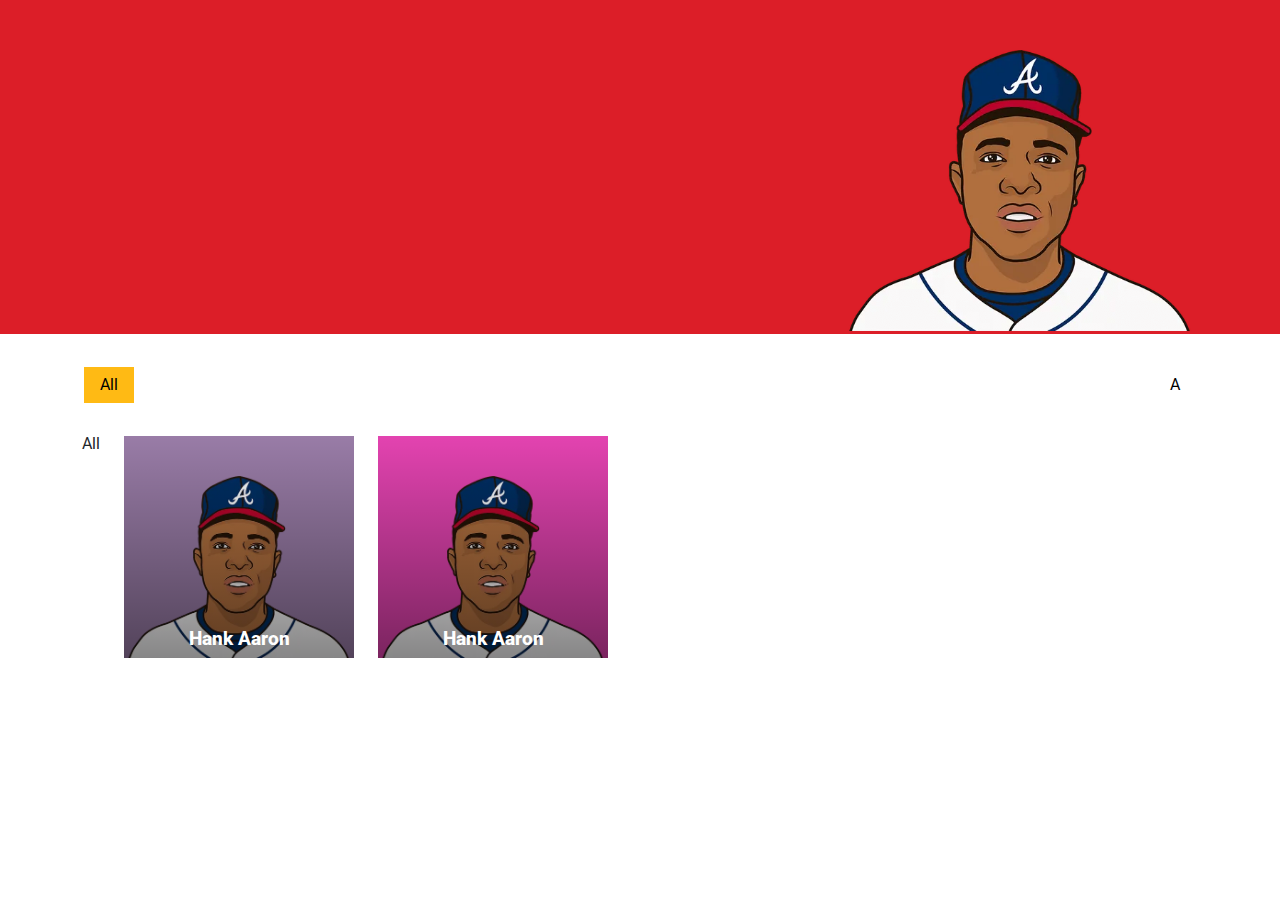
==== player-inner.html @ 45bcae3d "player page start" ====
<!DOCTYPE html>
<html lang="en">
  <head>
    <meta charset="UTF-8" />
    <meta name="viewport" content="width=device-width, initial-scale=1.0" />
    <link rel="stylesheet" href="assets/css/bootstrap.min.css" />
    <link rel="stylesheet" href="assets/css/reset.css" />
    <link rel="stylesheet" href="assets/css/style.css" />
    <link rel="preconnect" href="https://fonts.googleapis.com" />
    <link rel="preconnect" href="https://fonts.gstatic.com" crossorigin />
    <link
      href="https://fonts.googleapis.com/css2?family=Roboto:ital,wght@0,100;0,300;0,400;0,500;0,700;0,900;1,100;1,300;1,400;1,500;1,700;1,900&display=swap"
      rel="stylesheet"
    />
    <title>Players</title>
  </head>
  <body>
    <section class="inner-banner">
      <div class="container">
        <div class="row justify-content-end align-items-end">
            <div class="col-md-8">
                <div class="player-informations"></div>
            </div>
            <div class="col-md-4">
                <div class="player-banner-img">
                    <img src="assets/images/player1.webp" class="img-fluid">
                </div>
            </div>
        </div>
      </div>
    </section>

    <section class="all-players-tabs">
      <div class="container">
        <div class="row justify-content-center">
          <div class="col-12">
            <div class="tabs-area">
              <ul class="tabs">
                <li data-tab-target="#All-tabs" class="active tab">All</li>
                <li data-tab-target="#A-tabs" class="tab">A</li>
              </ul>

              <div class="tab-content">
                <div id="All-tabs" data-tab-content class="active">
                  <div class="d-flex flex-wrap justify-content-start gap-4">
                    <h1>All</h1>
                    <a href="player-inner.html" class="player-box">
                      <img
                        src="assets/images/player1.webp"
                        class="img-fluid player-img"
                      />
                      <h4 class="player-text">Hank Aaron</h4>
                      <div class="login-message">
                        <a href="javascript:void()">Please login</a>
                      </div>
                    </a>
                    <a href="player-inner.html" class="player-box">
                      <img
                        src="assets/images/player1.webp"
                        class="img-fluid player-img"
                      />
                      <h4 class="player-text">Hank Aaron</h4>
                      <div class="login-message">
                        <a href="javascript:void()">Please login</a>
                      </div>
                    </a>
                  </div>
                </div>
                <div id="A-tabs" data-tab-content>
                  
                </div>
                <div id="B-tabs" data-tab-content>
                  
                </div>
              </div>
            </div>
          </div>
        </div>
      </div>
    </section>

    <script src="assets/js/jquery.min.js"></script>
    <script src="assets/js/bootstrap.min.js"></script>
    <script src="assets/js/index.js"></script>
  </body>
</html>
---- assets/css/style.css ----
* {
  margin: 0;
  padding: 0;
  box-sizing: border-box;
}
:root {
  --primary-color: #dc1e28;
  --secondary-color: #ffba14;
  --black-color: black;
  --roboto: "Roboto", sans-serif;
}
body {
  font-family: "Roboto", sans-serif;
}

/* Banner-page Title */

section.banner {
  display: flex;
  align-items: center;
  justify-content: center;
  text-align: center;
  height: calc(100vh - 600px);
  background-color: var(--primary-color);
  overflow: hidden;
}

.page-title h1 {
  font-size: 3rem;
  font-family: var(--roboto);
  font-weight: 800;
  color: white;
  margin-top: 6.3rem;
}

.links-pages {
  display: flex;
  align-items: center;
  justify-content: center;
}

.links-pages li {
  list-style: none;
  margin: 0 20px;
  font-size: 1.5rem;
  font-family: var(--roboto);
}
.pd-area {
  flex-direction: column;
  display: flex;
  align-items: center;
  justify-content: space-between;
  height: calc(100vh - 660px);
}
.links-pages li a {
  font-family: var(--roboto);
  text-decoration: none;
  color: var(--black-color);
  position: relative;
}
.links-pages li a:after {
  content: "";
  position: absolute;
  bottom: -5px;
  width: 0;
  left: 50%;
  transform: translateX(-50%);
  background: var(--secondary-color);
  height: 2px;
  transition: 0.2s;
}

.links-pages li a:hover:after {
  width: 100%;
}

/* Tabs-section */

[data-tab-content] {
  display: none;
}
.active[data-tab-content] {
  display: block;
}
.tab.active {
  background-color: var(--secondary-color) !important;
}
.tab:hover {
  background-color: var(--secondary-color) !important;
}

.tab-content {
  margin-left: 0;
  margin-right: 0;
}

ul.tabs {
  display: flex;
  align-items: center;
  justify-content: space-between;
  margin: 33px 0;
}

ul.tabs .tab {
  margin: 0 2px;
  padding: 10px 16px;
  color: black;
  transition: 0.5s;
}

.player-box {
  max-width: 230px;
  /* border: 1px solid; */
  overflow: hidden;
  position: relative;
  text-align: center;
}

.player-box h4 {
  font-family: "Roboto";
  font-weight: 800;
  font-size: 1.2rem;
}
.player-box {
  max-width: 230px;
  /* border: 1px solid; */
  overflow: hidden;
  position: relative;
  text-align: center;
  /* background: rebeccapurple; */
  padding-top: 40px;
  box-sizing: border-box;
  z-index: 9;
}

.player-box h4 {
  font-family: "Roboto";
  font-weight: 800;
  font-size: 1.2rem;
  position: absolute;
  bottom: 10px;
  left: 50%;
  transform: translateX(-50%);
  transition: 0.5s;
  opacity: 1;
  z-index: 999999;
  color: white;
}

.login-message {
  position: absolute;
  top: 50%;
  left: 50%;
  transform: translate(-50%, -50%);
  background: red;
  padding: 9px 9px;
  color: white;
  transition: 0.5s;
  opacity: 0;
  z-index: 99;
}

.login-message a {
  color: white;
  text-decoration: none;
}
.player-img {
  margin-bottom: -3px;
}
.player-box:hover h4.player-text {
  opacity: 1;
}

.player-box:hover .login-message {
  opacity: 1;
}
.player-box::after {
  content: "";
  position: absolute;
  bottom: 0;
  left: 50%;
  transform: translateX(-50%);
  background: linear-gradient(0deg, #00000075, transparent);
  width: 100%;
  height: 100%;
  z-index: 1;
}


/* Player Inner Page */

section.inner-banner {
  text-align: center;
  background-color: var(--primary-color);
  overflow: hidden;
  padding: 50px 0 0 0;
}
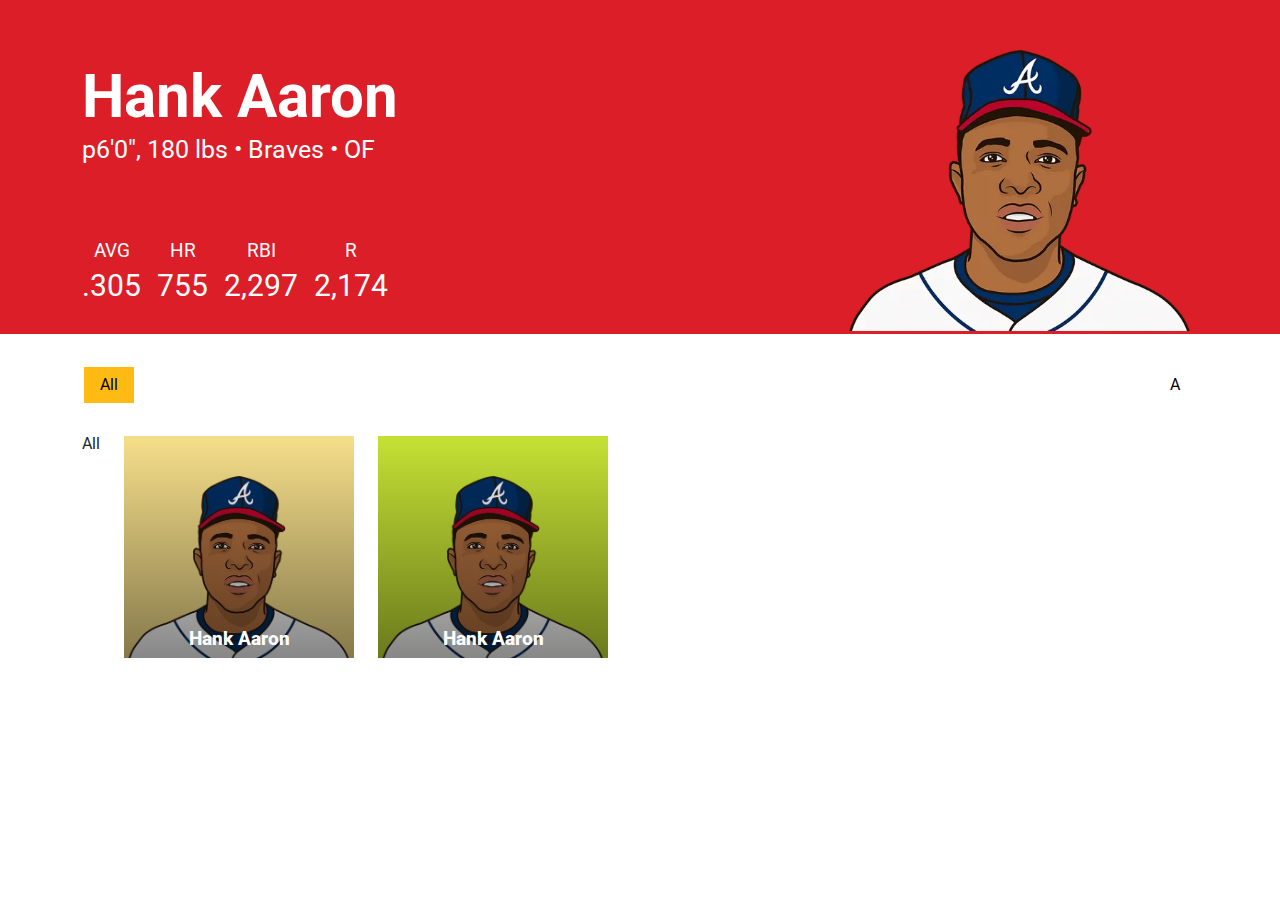
==== commit ddd29c39: "playerrpage" ====
--- a/player-inner.html
+++ b/player-inner.html
@@ -17,15 +17,38 @@
   <body>
     <section class="inner-banner">
       <div class="container">
-        <div class="row justify-content-end align-items-end">
-            <div class="col-md-8">
-                <div class="player-informations"></div>
+        <div class="row justify-content-end align-items-center">
+          <div class="col-md-8">
+            <div class="player-informations">
+              <h1>Hank Aaron</h1>
+              <p>
+                p6'0", 180 lbs • <a href="javascript:void()">Braves</a> • OF
+              </p>
+              <div class="d-flex gap-3 averge-text">
+                <div class="dvg-data">
+                  <p>AVG</p>
+                  <h4>.305</h4>
+                </div>
+                <div class="dvg-data">
+                  <p>HR</p>
+                  <h4>755</h4>
+                </div>
+                <div class="dvg-data">
+                  <p>RBI</p>
+                  <h4>2,297</h4>
+                </div>
+                <div class="dvg-data">
+                  <p>R</p>
+                  <h4>2,174</h4>
+                </div>
+              </div>
             </div>
-            <div class="col-md-4">
-                <div class="player-banner-img">
-                    <img src="assets/images/player1.webp" class="img-fluid">
-                </div>
+          </div>
+          <div class="col-md-4">
+            <div class="player-banner-img">
+              <img src="assets/images/player1.webp" class="img-fluid" />
             </div>
+          </div>
         </div>
       </div>
     </section>
@@ -66,12 +89,8 @@
                     </a>
                   </div>
                 </div>
-                <div id="A-tabs" data-tab-content>
-                  
-                </div>
-                <div id="B-tabs" data-tab-content>
-                  
-                </div>
+                <div id="A-tabs" data-tab-content></div>
+                <div id="B-tabs" data-tab-content></div>
               </div>
             </div>
           </div>
--- a/assets/css/style.css
+++ b/assets/css/style.css
@@ -190,8 +190,34 @@
 /* Player Inner Page */
 
 section.inner-banner {
-  text-align: center;
   background-color: var(--primary-color);
   overflow: hidden;
   padding: 50px 0 0 0;
+}
+.player-informations h1 {
+  font-size: 60px;
+  color: white;
+  line-height: 25px;
+  margin-bottom: 20px;
+  font-weight: bold;
+}
+.player-informations p, .player-informations p a {
+  font-size: 25px;
+  text-decoration: none;
+  color: white;
+  text-decoration: none;
+  line-height: 41px;
+}
+.averge-text p {
+  font-size: 19px;
+  text-align: center;
+}
+
+.averge-text h4 {
+  color: white;
+  font-size: 30px;
+}
+
+.averge-text {
+  margin: 60px 0 0 0;
 }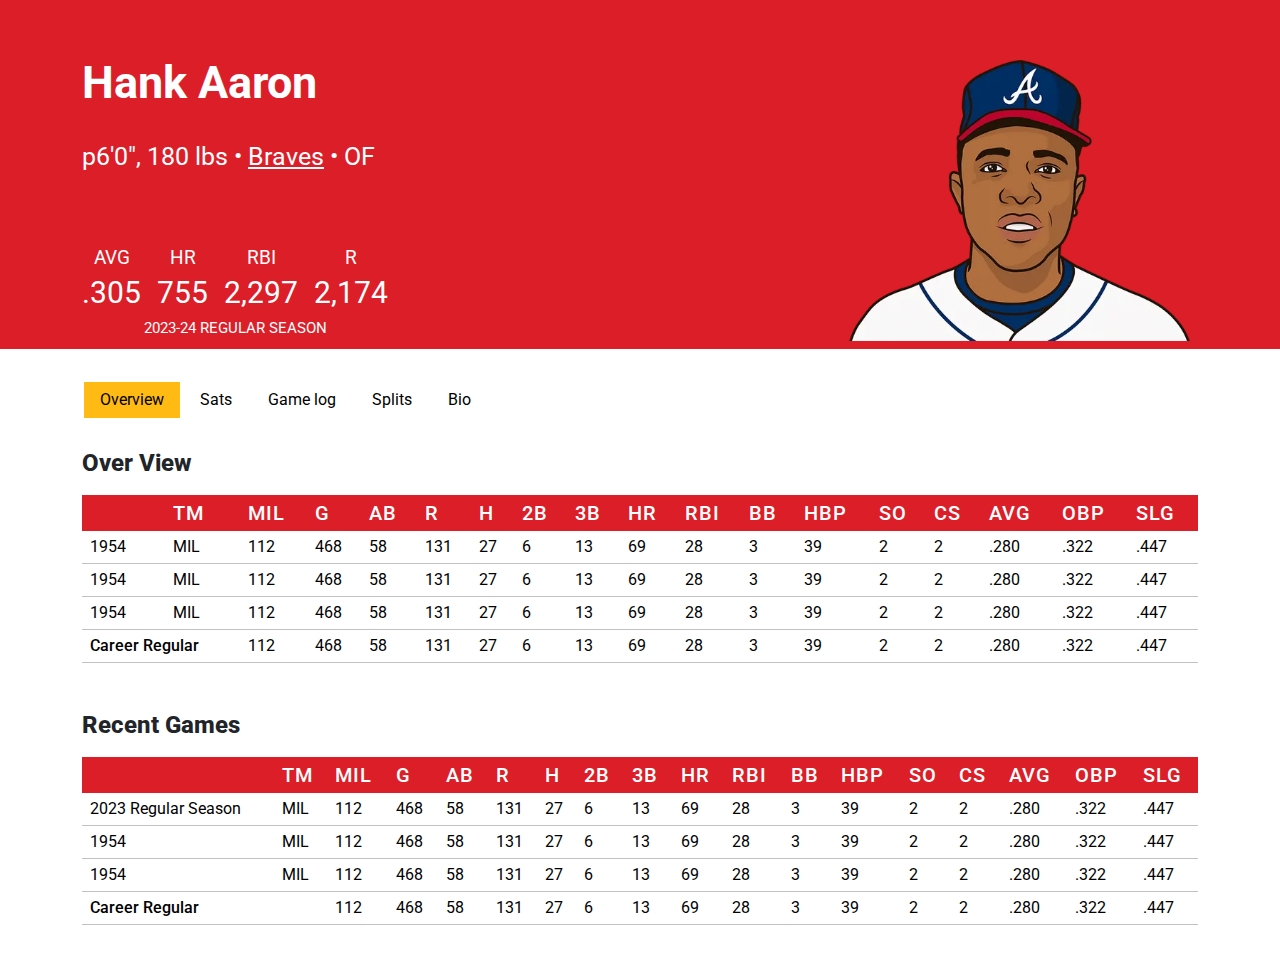
==== commit 6ae09b7c: "done project" ====
--- a/player-inner.html
+++ b/player-inner.html
@@ -42,7 +42,16 @@
                   <h4>2,174</h4>
                 </div>
               </div>
+              <div class="below-text">
+                <p>2023-24 REGULAR SEASON</p>
+              </div>
             </div>
+            <!-- <div class="pga-inner-banner-text player-informations">
+              <h1>
+                <a href="javascript:void()">Christiaan Bezuidenhout</a> had 2 top ten finishes and won
+                $4,119,372 in his career.
+              </h1>
+            </div> -->
           </div>
           <div class="col-md-4">
             <div class="player-banner-img">
@@ -58,39 +67,907 @@
         <div class="row justify-content-center">
           <div class="col-12">
             <div class="tabs-area">
-              <ul class="tabs">
-                <li data-tab-target="#All-tabs" class="active tab">All</li>
-                <li data-tab-target="#A-tabs" class="tab">A</li>
+              <ul class="tabs justify-content-start">
+                <li data-tab-target="#overview-tabs" class="active tab">
+                  Overview
+                </li>
+                <li data-tab-target="#sats-tabs" class="tab">Sats</li>
+                <li data-tab-target="#gamelog-tabs" class="tab">Game log</li>
+                <li data-tab-target="#splits-tabs" class="tab">Splits</li>
+                <li data-tab-target="#bio-tabs" class="tab">Bio</li>
               </ul>
 
               <div class="tab-content">
-                <div id="All-tabs" data-tab-content class="active">
-                  <div class="d-flex flex-wrap justify-content-start gap-4">
-                    <h1>All</h1>
-                    <a href="player-inner.html" class="player-box">
-                      <img
-                        src="assets/images/player1.webp"
-                        class="img-fluid player-img"
-                      />
-                      <h4 class="player-text">Hank Aaron</h4>
-                      <div class="login-message">
-                        <a href="javascript:void()">Please login</a>
-                      </div>
-                    </a>
-                    <a href="player-inner.html" class="player-box">
-                      <img
-                        src="assets/images/player1.webp"
-                        class="img-fluid player-img"
-                      />
-                      <h4 class="player-text">Hank Aaron</h4>
-                      <div class="login-message">
-                        <a href="javascript:void()">Please login</a>
-                      </div>
-                    </a>
+                <div id="overview-tabs" data-tab-content class="active">
+                  <div class="table-rows">
+                    <h4 class="tabs-head">Over View</h4>
+                    <table class="table">
+                      <thead>
+                        <tr>
+                          <th scope="col"></th>
+                          <th scope="col">TM</th>
+                          <th scope="col">MIL</th>
+                          <th scope="col">G</th>
+                          <th scope="col">AB</th>
+                          <th scope="col">r</th>
+                          <th scope="col">h</th>
+                          <th scope="col">2b</th>
+                          <th scope="col">3b</th>
+                          <th scope="col">HR</th>
+                          <th scope="col">Rbi</th>
+                          <th scope="col">bb</th>
+                          <th scope="col">Hbp</th>
+                          <th scope="col">So</th>
+                          <th scope="col">CS</th>
+                          <th scope="col">avg</th>
+                          <th scope="col">obp</th>
+                          <th scope="col">SLG</th>
+                        </tr>
+                      </thead>
+                      <tbody>
+                        <tr>
+                          <th>1954</th>
+                          <td>MIL</td>
+                          <td>112</td>
+                          <td>468</td>
+                          <td>58</td>
+                          <td>131</td>
+                          <td>27</td>
+                          <td>6</td>
+                          <td>13</td>
+                          <td>69</td>
+                          <td>28</td>
+                          <td>3</td>
+                          <td>39</td>
+                          <td>2</td>
+                          <td>2</td>
+                          <td>.280</td>
+                          <td>.322</td>
+                          <td>.447</td>
+                        </tr>
+                        <tr>
+                          <th>1954</th>
+                          <td>MIL</td>
+                          <td>112</td>
+                          <td>468</td>
+                          <td>58</td>
+                          <td>131</td>
+                          <td>27</td>
+                          <td>6</td>
+                          <td>13</td>
+                          <td>69</td>
+                          <td>28</td>
+                          <td>3</td>
+                          <td>39</td>
+                          <td>2</td>
+                          <td>2</td>
+                          <td>.280</td>
+                          <td>.322</td>
+                          <td>.447</td>
+                        </tr>
+                        <tr>
+                          <th>1954</th>
+                          <td>MIL</td>
+                          <td>112</td>
+                          <td>468</td>
+                          <td>58</td>
+                          <td>131</td>
+                          <td>27</td>
+                          <td>6</td>
+                          <td>13</td>
+                          <td>69</td>
+                          <td>28</td>
+                          <td>3</td>
+                          <td>39</td>
+                          <td>2</td>
+                          <td>2</td>
+                          <td>.280</td>
+                          <td>.322</td>
+                          <td>.447</td>
+                        </tr>
+                        <tr>
+                          <th colspan="2" class="colspan-text">
+                            Career Regular
+                          </th>
+                          <td>112</td>
+                          <td>468</td>
+                          <td>58</td>
+                          <td>131</td>
+                          <td>27</td>
+                          <td>6</td>
+                          <td>13</td>
+                          <td>69</td>
+                          <td>28</td>
+                          <td>3</td>
+                          <td>39</td>
+                          <td>2</td>
+                          <td>2</td>
+                          <td>.280</td>
+                          <td>.322</td>
+                          <td>.447</td>
+                        </tr>
+                      </tbody>
+                    </table>
+                  </div>
+                  <div class="table-rows">
+                    <h4 class="tabs-head">Recent Games</h4>
+                    <table class="table">
+                      <thead>
+                        <tr>
+                          <th scope="col"></th>
+                          <th scope="col">TM</th>
+                          <th scope="col">MIL</th>
+                          <th scope="col">G</th>
+                          <th scope="col">AB</th>
+                          <th scope="col">r</th>
+                          <th scope="col">h</th>
+                          <th scope="col">2b</th>
+                          <th scope="col">3b</th>
+                          <th scope="col">HR</th>
+                          <th scope="col">Rbi</th>
+                          <th scope="col">bb</th>
+                          <th scope="col">Hbp</th>
+                          <th scope="col">So</th>
+                          <th scope="col">CS</th>
+                          <th scope="col">avg</th>
+                          <th scope="col">obp</th>
+                          <th scope="col">SLG</th>
+                        </tr>
+                      </thead>
+                      <tbody>
+                        <tr>
+                          <th>2023 Regular Season</th>
+                          <td>MIL</td>
+                          <td>112</td>
+                          <td>468</td>
+                          <td>58</td>
+                          <td>131</td>
+                          <td>27</td>
+                          <td>6</td>
+                          <td>13</td>
+                          <td>69</td>
+                          <td>28</td>
+                          <td>3</td>
+                          <td>39</td>
+                          <td>2</td>
+                          <td>2</td>
+                          <td>.280</td>
+                          <td>.322</td>
+                          <td>.447</td>
+                        </tr>
+                        <tr>
+                          <th>1954</th>
+                          <td>MIL</td>
+                          <td>112</td>
+                          <td>468</td>
+                          <td>58</td>
+                          <td>131</td>
+                          <td>27</td>
+                          <td>6</td>
+                          <td>13</td>
+                          <td>69</td>
+                          <td>28</td>
+                          <td>3</td>
+                          <td>39</td>
+                          <td>2</td>
+                          <td>2</td>
+                          <td>.280</td>
+                          <td>.322</td>
+                          <td>.447</td>
+                        </tr>
+                        <tr>
+                          <th>1954</th>
+                          <td>MIL</td>
+                          <td>112</td>
+                          <td>468</td>
+                          <td>58</td>
+                          <td>131</td>
+                          <td>27</td>
+                          <td>6</td>
+                          <td>13</td>
+                          <td>69</td>
+                          <td>28</td>
+                          <td>3</td>
+                          <td>39</td>
+                          <td>2</td>
+                          <td>2</td>
+                          <td>.280</td>
+                          <td>.322</td>
+                          <td>.447</td>
+                        </tr>
+                        <tr>
+                          <th colspan="2" class="colspan-text">
+                            Career Regular
+                          </th>
+                          <td>112</td>
+                          <td>468</td>
+                          <td>58</td>
+                          <td>131</td>
+                          <td>27</td>
+                          <td>6</td>
+                          <td>13</td>
+                          <td>69</td>
+                          <td>28</td>
+                          <td>3</td>
+                          <td>39</td>
+                          <td>2</td>
+                          <td>2</td>
+                          <td>.280</td>
+                          <td>.322</td>
+                          <td>.447</td>
+                        </tr>
+                      </tbody>
+                    </table>
                   </div>
                 </div>
-                <div id="A-tabs" data-tab-content></div>
-                <div id="B-tabs" data-tab-content></div>
+                <div id="sats-tabs" data-tab-content>
+                  <div class="table-rows">
+                    <h4 class="tabs-head">Sats</h4>
+                    <table class="table">
+                      <thead>
+                        <tr>
+                          <th scope="col"></th>
+                          <th scope="col">TM</th>
+                          <th scope="col">MIL</th>
+                          <th scope="col">G</th>
+                          <th scope="col">AB</th>
+                          <th scope="col">r</th>
+                          <th scope="col">h</th>
+                          <th scope="col">2b</th>
+                          <th scope="col">3b</th>
+                          <th scope="col">HR</th>
+                          <th scope="col">Rbi</th>
+                          <th scope="col">bb</th>
+                          <th scope="col">Hbp</th>
+                          <th scope="col">So</th>
+                          <th scope="col">CS</th>
+                          <th scope="col">avg</th>
+                          <th scope="col">obp</th>
+                          <th scope="col">SLG</th>
+                        </tr>
+                      </thead>
+                      <tbody>
+                        <tr>
+                          <th>1954</th>
+                          <td>MIL</td>
+                          <td>112</td>
+                          <td>468</td>
+                          <td>58</td>
+                          <td>131</td>
+                          <td>27</td>
+                          <td>6</td>
+                          <td>13</td>
+                          <td>69</td>
+                          <td>28</td>
+                          <td>3</td>
+                          <td>39</td>
+                          <td>2</td>
+                          <td>2</td>
+                          <td>.280</td>
+                          <td>.322</td>
+                          <td>.447</td>
+                        </tr>
+                        <tr>
+                          <th>1954</th>
+                          <td>MIL</td>
+                          <td>112</td>
+                          <td>468</td>
+                          <td>58</td>
+                          <td>131</td>
+                          <td>27</td>
+                          <td>6</td>
+                          <td>13</td>
+                          <td>69</td>
+                          <td>28</td>
+                          <td>3</td>
+                          <td>39</td>
+                          <td>2</td>
+                          <td>2</td>
+                          <td>.280</td>
+                          <td>.322</td>
+                          <td>.447</td>
+                        </tr>
+                        <tr>
+                          <th>1954</th>
+                          <td>MIL</td>
+                          <td>112</td>
+                          <td>468</td>
+                          <td>58</td>
+                          <td>131</td>
+                          <td>27</td>
+                          <td>6</td>
+                          <td>13</td>
+                          <td>69</td>
+                          <td>28</td>
+                          <td>3</td>
+                          <td>39</td>
+                          <td>2</td>
+                          <td>2</td>
+                          <td>.280</td>
+                          <td>.322</td>
+                          <td>.447</td>
+                        </tr>
+                        <tr>
+                          <th colspan="2" class="colspan-text">
+                            Career Regular
+                          </th>
+                          <td>112</td>
+                          <td>468</td>
+                          <td>58</td>
+                          <td>131</td>
+                          <td>27</td>
+                          <td>6</td>
+                          <td>13</td>
+                          <td>69</td>
+                          <td>28</td>
+                          <td>3</td>
+                          <td>39</td>
+                          <td>2</td>
+                          <td>2</td>
+                          <td>.280</td>
+                          <td>.322</td>
+                          <td>.447</td>
+                        </tr>
+                      </tbody>
+                    </table>
+                  </div>
+                </div>
+                <div id="gamelog-tabs" data-tab-content>
+                  <div class="table-rows">
+                    <h4 class="tabs-head">Game log</h4>
+                    <table class="table">
+                      <thead>
+                        <tr>
+                          <th scope="col"></th>
+                          <th scope="col">TM</th>
+                          <th scope="col">MIL</th>
+                          <th scope="col">G</th>
+                          <th scope="col">AB</th>
+                          <th scope="col">r</th>
+                          <th scope="col">h</th>
+                          <th scope="col">2b</th>
+                          <th scope="col">3b</th>
+                          <th scope="col">HR</th>
+                          <th scope="col">Rbi</th>
+                          <th scope="col">bb</th>
+                          <th scope="col">Hbp</th>
+                          <th scope="col">So</th>
+                          <th scope="col">CS</th>
+                          <th scope="col">avg</th>
+                          <th scope="col">obp</th>
+                          <th scope="col">SLG</th>
+                        </tr>
+                      </thead>
+                      <tbody>
+                        <tr>
+                          <th>1954</th>
+                          <td>MIL</td>
+                          <td>112</td>
+                          <td>468</td>
+                          <td>58</td>
+                          <td>131</td>
+                          <td>27</td>
+                          <td>6</td>
+                          <td>13</td>
+                          <td>69</td>
+                          <td>28</td>
+                          <td>3</td>
+                          <td>39</td>
+                          <td>2</td>
+                          <td>2</td>
+                          <td>.280</td>
+                          <td>.322</td>
+                          <td>.447</td>
+                        </tr>
+                        <tr>
+                          <th>1954</th>
+                          <td>MIL</td>
+                          <td>112</td>
+                          <td>468</td>
+                          <td>58</td>
+                          <td>131</td>
+                          <td>27</td>
+                          <td>6</td>
+                          <td>13</td>
+                          <td>69</td>
+                          <td>28</td>
+                          <td>3</td>
+                          <td>39</td>
+                          <td>2</td>
+                          <td>2</td>
+                          <td>.280</td>
+                          <td>.322</td>
+                          <td>.447</td>
+                        </tr>
+                        <tr>
+                          <th>1954</th>
+                          <td>MIL</td>
+                          <td>112</td>
+                          <td>468</td>
+                          <td>58</td>
+                          <td>131</td>
+                          <td>27</td>
+                          <td>6</td>
+                          <td>13</td>
+                          <td>69</td>
+                          <td>28</td>
+                          <td>3</td>
+                          <td>39</td>
+                          <td>2</td>
+                          <td>2</td>
+                          <td>.280</td>
+                          <td>.322</td>
+                          <td>.447</td>
+                        </tr>
+                        <tr>
+                          <th colspan="2" class="colspan-text">
+                            Career Regular
+                          </th>
+                          <td>112</td>
+                          <td>468</td>
+                          <td>58</td>
+                          <td>131</td>
+                          <td>27</td>
+                          <td>6</td>
+                          <td>13</td>
+                          <td>69</td>
+                          <td>28</td>
+                          <td>3</td>
+                          <td>39</td>
+                          <td>2</td>
+                          <td>2</td>
+                          <td>.280</td>
+                          <td>.322</td>
+                          <td>.447</td>
+                        </tr>
+                      </tbody>
+                    </table>
+                  </div>
+                  <div class="table-rows">
+                    <h4 class="tabs-head">Recent Games</h4>
+                    <table class="table">
+                      <thead>
+                        <tr>
+                          <th scope="col"></th>
+                          <th scope="col">TM</th>
+                          <th scope="col">MIL</th>
+                          <th scope="col">G</th>
+                          <th scope="col">AB</th>
+                          <th scope="col">r</th>
+                          <th scope="col">h</th>
+                          <th scope="col">2b</th>
+                          <th scope="col">3b</th>
+                          <th scope="col">HR</th>
+                          <th scope="col">Rbi</th>
+                          <th scope="col">bb</th>
+                          <th scope="col">Hbp</th>
+                          <th scope="col">So</th>
+                          <th scope="col">CS</th>
+                          <th scope="col">avg</th>
+                          <th scope="col">obp</th>
+                          <th scope="col">SLG</th>
+                        </tr>
+                      </thead>
+                      <tbody>
+                        <tr>
+                          <th>2023 Regular Season</th>
+                          <td>MIL</td>
+                          <td>112</td>
+                          <td>468</td>
+                          <td>58</td>
+                          <td>131</td>
+                          <td>27</td>
+                          <td>6</td>
+                          <td>13</td>
+                          <td>69</td>
+                          <td>28</td>
+                          <td>3</td>
+                          <td>39</td>
+                          <td>2</td>
+                          <td>2</td>
+                          <td>.280</td>
+                          <td>.322</td>
+                          <td>.447</td>
+                        </tr>
+                        <tr>
+                          <th>1954</th>
+                          <td>MIL</td>
+                          <td>112</td>
+                          <td>468</td>
+                          <td>58</td>
+                          <td>131</td>
+                          <td>27</td>
+                          <td>6</td>
+                          <td>13</td>
+                          <td>69</td>
+                          <td>28</td>
+                          <td>3</td>
+                          <td>39</td>
+                          <td>2</td>
+                          <td>2</td>
+                          <td>.280</td>
+                          <td>.322</td>
+                          <td>.447</td>
+                        </tr>
+                        <tr>
+                          <th>1954</th>
+                          <td>MIL</td>
+                          <td>112</td>
+                          <td>468</td>
+                          <td>58</td>
+                          <td>131</td>
+                          <td>27</td>
+                          <td>6</td>
+                          <td>13</td>
+                          <td>69</td>
+                          <td>28</td>
+                          <td>3</td>
+                          <td>39</td>
+                          <td>2</td>
+                          <td>2</td>
+                          <td>.280</td>
+                          <td>.322</td>
+                          <td>.447</td>
+                        </tr>
+                        <tr>
+                          <th colspan="2" class="colspan-text">
+                            Career Regular
+                          </th>
+                          <td>112</td>
+                          <td>468</td>
+                          <td>58</td>
+                          <td>131</td>
+                          <td>27</td>
+                          <td>6</td>
+                          <td>13</td>
+                          <td>69</td>
+                          <td>28</td>
+                          <td>3</td>
+                          <td>39</td>
+                          <td>2</td>
+                          <td>2</td>
+                          <td>.280</td>
+                          <td>.322</td>
+                          <td>.447</td>
+                        </tr>
+                      </tbody>
+                    </table>
+                  </div>
+                </div>
+                <div id="splits-tabs" data-tab-content>
+                  <div class="table-rows">
+                    <h4 class="tabs-head">Recent Games</h4>
+                    <table class="table">
+                      <thead>
+                        <tr>
+                          <th scope="col"></th>
+                          <th scope="col">TM</th>
+                          <th scope="col">MIL</th>
+                          <th scope="col">G</th>
+                          <th scope="col">AB</th>
+                          <th scope="col">r</th>
+                          <th scope="col">h</th>
+                          <th scope="col">2b</th>
+                          <th scope="col">3b</th>
+                          <th scope="col">HR</th>
+                          <th scope="col">Rbi</th>
+                          <th scope="col">bb</th>
+                          <th scope="col">Hbp</th>
+                          <th scope="col">So</th>
+                          <th scope="col">CS</th>
+                          <th scope="col">avg</th>
+                          <th scope="col">obp</th>
+                          <th scope="col">SLG</th>
+                        </tr>
+                      </thead>
+                      <tbody>
+                        <tr>
+                          <th>2023 Regular Season</th>
+                          <td>MIL</td>
+                          <td>112</td>
+                          <td>468</td>
+                          <td>58</td>
+                          <td>131</td>
+                          <td>27</td>
+                          <td>6</td>
+                          <td>13</td>
+                          <td>69</td>
+                          <td>28</td>
+                          <td>3</td>
+                          <td>39</td>
+                          <td>2</td>
+                          <td>2</td>
+                          <td>.280</td>
+                          <td>.322</td>
+                          <td>.447</td>
+                        </tr>
+                        <tr>
+                          <th>1954</th>
+                          <td>MIL</td>
+                          <td>112</td>
+                          <td>468</td>
+                          <td>58</td>
+                          <td>131</td>
+                          <td>27</td>
+                          <td>6</td>
+                          <td>13</td>
+                          <td>69</td>
+                          <td>28</td>
+                          <td>3</td>
+                          <td>39</td>
+                          <td>2</td>
+                          <td>2</td>
+                          <td>.280</td>
+                          <td>.322</td>
+                          <td>.447</td>
+                        </tr>
+                        <tr>
+                          <th>1954</th>
+                          <td>MIL</td>
+                          <td>112</td>
+                          <td>468</td>
+                          <td>58</td>
+                          <td>131</td>
+                          <td>27</td>
+                          <td>6</td>
+                          <td>13</td>
+                          <td>69</td>
+                          <td>28</td>
+                          <td>3</td>
+                          <td>39</td>
+                          <td>2</td>
+                          <td>2</td>
+                          <td>.280</td>
+                          <td>.322</td>
+                          <td>.447</td>
+                        </tr>
+                        <tr>
+                          <th colspan="2" class="colspan-text">
+                            Career Regular
+                          </th>
+                          <td>112</td>
+                          <td>468</td>
+                          <td>58</td>
+                          <td>131</td>
+                          <td>27</td>
+                          <td>6</td>
+                          <td>13</td>
+                          <td>69</td>
+                          <td>28</td>
+                          <td>3</td>
+                          <td>39</td>
+                          <td>2</td>
+                          <td>2</td>
+                          <td>.280</td>
+                          <td>.322</td>
+                          <td>.447</td>
+                        </tr>
+                      </tbody>
+                    </table>
+                  </div>
+                </div>
+                <div id="bio-tabs" data-tab-content>
+                  <div class="table-rows">
+                    <h4 class="tabs-head">Bio</h4>
+                    <table class="table">
+                      <thead>
+                        <tr>
+                          <th scope="col"></th>
+                          <th scope="col">TM</th>
+                          <th scope="col">MIL</th>
+                          <th scope="col">G</th>
+                          <th scope="col">AB</th>
+                          <th scope="col">r</th>
+                          <th scope="col">h</th>
+                          <th scope="col">2b</th>
+                          <th scope="col">3b</th>
+                          <th scope="col">HR</th>
+                          <th scope="col">Rbi</th>
+                          <th scope="col">bb</th>
+                          <th scope="col">Hbp</th>
+                          <th scope="col">So</th>
+                          <th scope="col">CS</th>
+                          <th scope="col">avg</th>
+                          <th scope="col">obp</th>
+                          <th scope="col">SLG</th>
+                        </tr>
+                      </thead>
+                      <tbody>
+                        <tr>
+                          <th>1954</th>
+                          <td>MIL</td>
+                          <td>112</td>
+                          <td>468</td>
+                          <td>58</td>
+                          <td>131</td>
+                          <td>27</td>
+                          <td>6</td>
+                          <td>13</td>
+                          <td>69</td>
+                          <td>28</td>
+                          <td>3</td>
+                          <td>39</td>
+                          <td>2</td>
+                          <td>2</td>
+                          <td>.280</td>
+                          <td>.322</td>
+                          <td>.447</td>
+                        </tr>
+                        <tr>
+                          <th>1954</th>
+                          <td>MIL</td>
+                          <td>112</td>
+                          <td>468</td>
+                          <td>58</td>
+                          <td>131</td>
+                          <td>27</td>
+                          <td>6</td>
+                          <td>13</td>
+                          <td>69</td>
+                          <td>28</td>
+                          <td>3</td>
+                          <td>39</td>
+                          <td>2</td>
+                          <td>2</td>
+                          <td>.280</td>
+                          <td>.322</td>
+                          <td>.447</td>
+                        </tr>
+                        <tr>
+                          <th>1954</th>
+                          <td>MIL</td>
+                          <td>112</td>
+                          <td>468</td>
+                          <td>58</td>
+                          <td>131</td>
+                          <td>27</td>
+                          <td>6</td>
+                          <td>13</td>
+                          <td>69</td>
+                          <td>28</td>
+                          <td>3</td>
+                          <td>39</td>
+                          <td>2</td>
+                          <td>2</td>
+                          <td>.280</td>
+                          <td>.322</td>
+                          <td>.447</td>
+                        </tr>
+                        <tr>
+                          <th colspan="2" class="colspan-text">
+                            Career Regular
+                          </th>
+                          <td>112</td>
+                          <td>468</td>
+                          <td>58</td>
+                          <td>131</td>
+                          <td>27</td>
+                          <td>6</td>
+                          <td>13</td>
+                          <td>69</td>
+                          <td>28</td>
+                          <td>3</td>
+                          <td>39</td>
+                          <td>2</td>
+                          <td>2</td>
+                          <td>.280</td>
+                          <td>.322</td>
+                          <td>.447</td>
+                        </tr>
+                      </tbody>
+                    </table>
+                  </div>
+                  <div class="table-rows">
+                    <h4 class="tabs-head">Recent Games</h4>
+                    <table class="table">
+                      <thead>
+                        <tr>
+                          <th scope="col"></th>
+                          <th scope="col">TM</th>
+                          <th scope="col">MIL</th>
+                          <th scope="col">G</th>
+                          <th scope="col">AB</th>
+                          <th scope="col">r</th>
+                          <th scope="col">h</th>
+                          <th scope="col">2b</th>
+                          <th scope="col">3b</th>
+                          <th scope="col">HR</th>
+                          <th scope="col">Rbi</th>
+                          <th scope="col">bb</th>
+                          <th scope="col">Hbp</th>
+                          <th scope="col">So</th>
+                          <th scope="col">CS</th>
+                          <th scope="col">avg</th>
+                          <th scope="col">obp</th>
+                          <th scope="col">SLG</th>
+                        </tr>
+                      </thead>
+                      <tbody>
+                        <tr>
+                          <th>2023 Regular Season</th>
+                          <td>MIL</td>
+                          <td>112</td>
+                          <td>468</td>
+                          <td>58</td>
+                          <td>131</td>
+                          <td>27</td>
+                          <td>6</td>
+                          <td>13</td>
+                          <td>69</td>
+                          <td>28</td>
+                          <td>3</td>
+                          <td>39</td>
+                          <td>2</td>
+                          <td>2</td>
+                          <td>.280</td>
+                          <td>.322</td>
+                          <td>.447</td>
+                        </tr>
+                        <tr>
+                          <th>1954</th>
+                          <td>MIL</td>
+                          <td>112</td>
+                          <td>468</td>
+                          <td>58</td>
+                          <td>131</td>
+                          <td>27</td>
+                          <td>6</td>
+                          <td>13</td>
+                          <td>69</td>
+                          <td>28</td>
+                          <td>3</td>
+                          <td>39</td>
+                          <td>2</td>
+                          <td>2</td>
+                          <td>.280</td>
+                          <td>.322</td>
+                          <td>.447</td>
+                        </tr>
+                        <tr>
+                          <th>1954</th>
+                          <td>MIL</td>
+                          <td>112</td>
+                          <td>468</td>
+                          <td>58</td>
+                          <td>131</td>
+                          <td>27</td>
+                          <td>6</td>
+                          <td>13</td>
+                          <td>69</td>
+                          <td>28</td>
+                          <td>3</td>
+                          <td>39</td>
+                          <td>2</td>
+                          <td>2</td>
+                          <td>.280</td>
+                          <td>.322</td>
+                          <td>.447</td>
+                        </tr>
+                        <tr>
+                          <th colspan="2" class="colspan-text">
+                            Career Regular
+                          </th>
+                          <td>112</td>
+                          <td>468</td>
+                          <td>58</td>
+                          <td>131</td>
+                          <td>27</td>
+                          <td>6</td>
+                          <td>13</td>
+                          <td>69</td>
+                          <td>28</td>
+                          <td>3</td>
+                          <td>39</td>
+                          <td>2</td>
+                          <td>2</td>
+                          <td>.280</td>
+                          <td>.322</td>
+                          <td>.447</td>
+                        </tr>
+                      </tbody>
+                    </table>
+                  </div>
+                </div>
               </div>
             </div>
           </div>
--- a/assets/css/style.css
+++ b/assets/css/style.css
@@ -195,17 +195,16 @@
   padding: 50px 0 0 0;
 }
 .player-informations h1 {
-  font-size: 60px;
-  color: white;
-  line-height: 25px;
+  font-size: 45px;
+  color: white;
+  line-height: 66px;
   margin-bottom: 20px;
   font-weight: bold;
 }
 .player-informations p, .player-informations p a {
   font-size: 25px;
-  text-decoration: none;
-  color: white;
-  text-decoration: none;
+  color: white;
+  /* text-decoration: none; */
   line-height: 41px;
 }
 .averge-text p {
@@ -220,4 +219,47 @@
 
 .averge-text {
   margin: 60px 0 0 0;
+}
+.below-text p {
+  font-size: 15px;
+  text-align: center;
+}
+
+.player-informations {
+  width: fit-content;
+}
+.player-informations h1 a {
+  color: white;
+}
+.player-banner-img {
+  margin-bottom: -5px;
+}
+
+/* inner Tabs table */
+
+.table > thead tr th {
+  background: var(--primary-color);
+  font-size: 20px;
+  color: white;
+  font-weight: 500;
+  letter-spacing: 1px;
+  text-transform: uppercase;
+}
+.table > tbody {
+  vertical-align: middle;
+}
+.table > tbody tr {
+  border-bottom: 1px solid #c1c1c1;
+}
+h4.tabs-head {
+  margin-bottom: 20px;
+  font-size: 24px;
+  font-weight: 800;
+}
+th.colspan-text {
+  font-size: 16px;
+  font-weight: 500;
+}
+.table-rows {
+  margin-bottom: 50px;
 }